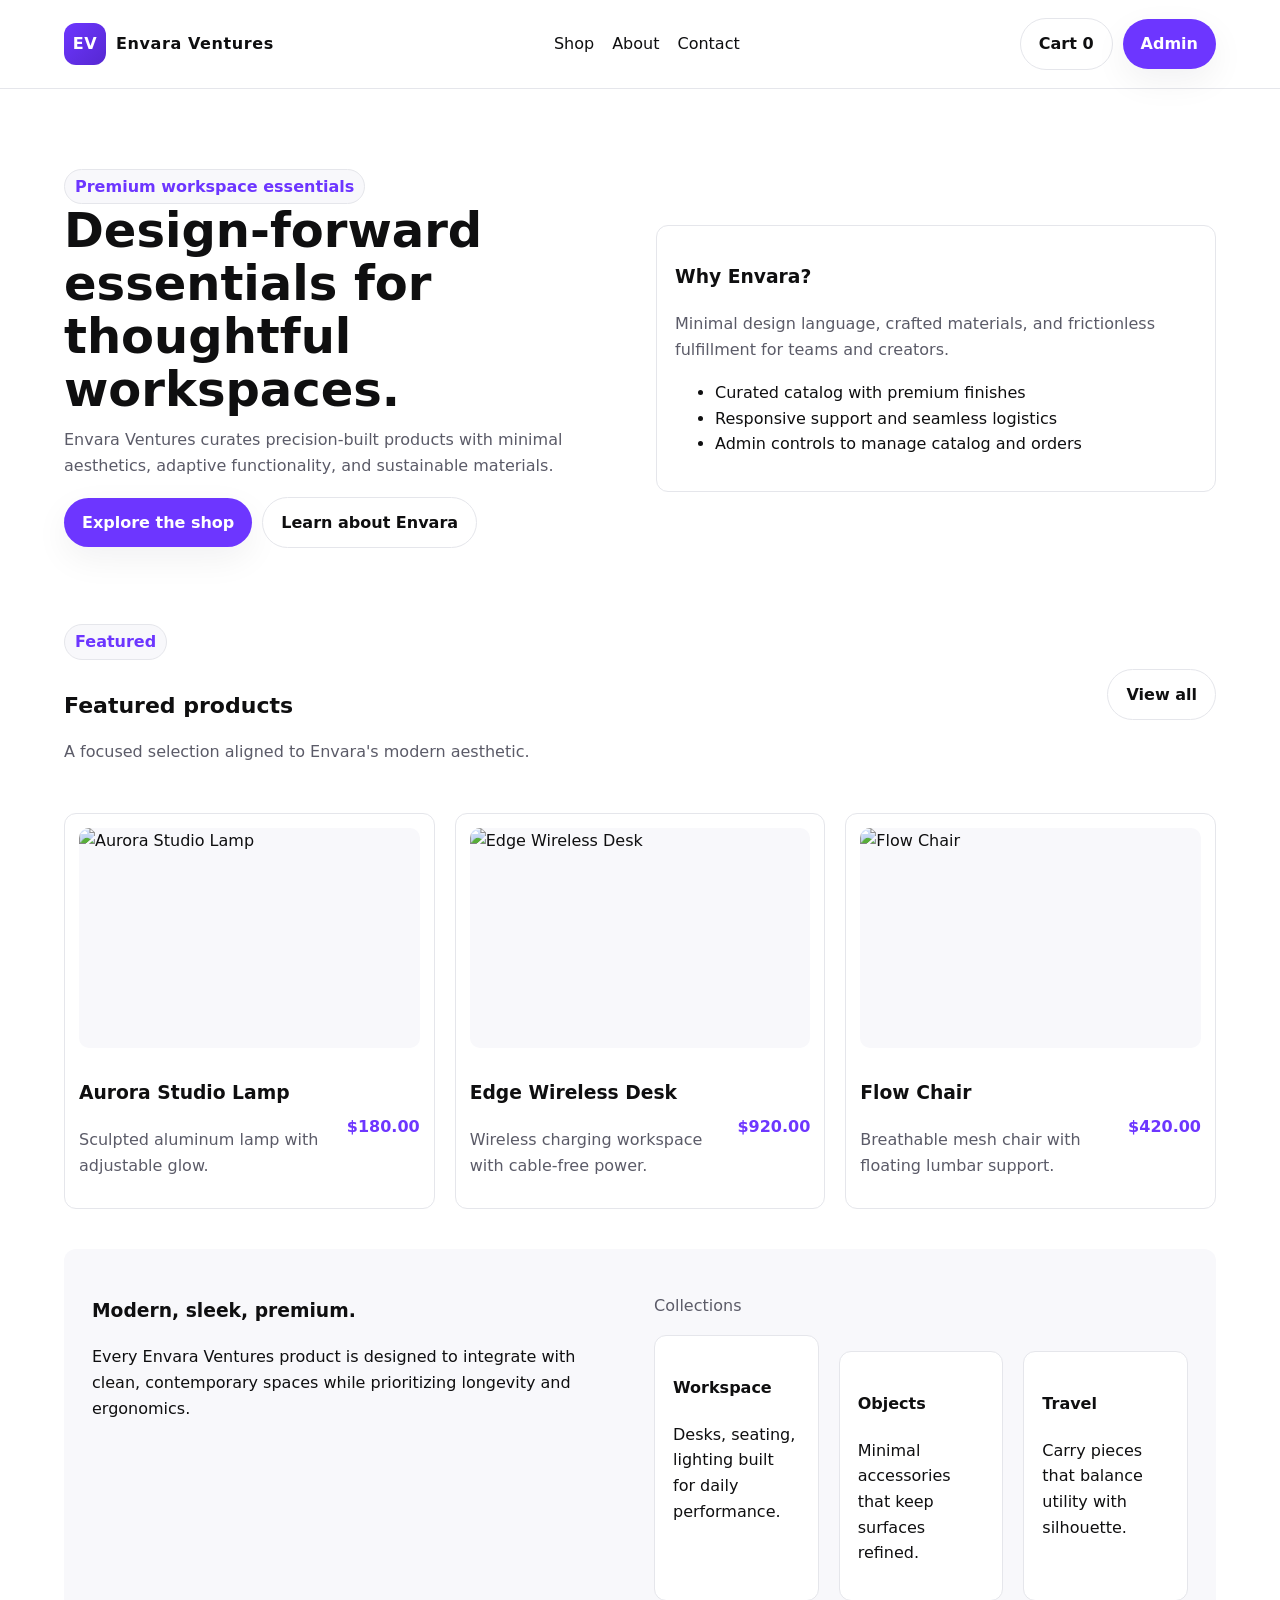
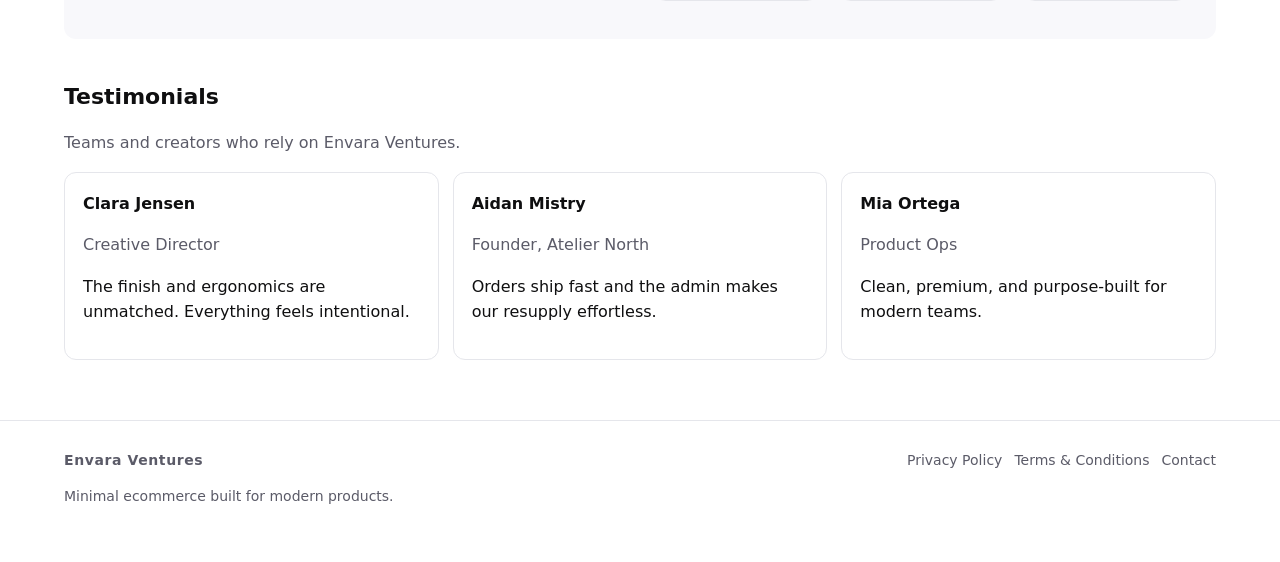
==== index.html @ 27f76ebd "Create Envara Ventures ecommerce site" ====
<!DOCTYPE html>
<html lang="en">
<head>
  <meta charset="UTF-8">
  <meta name="viewport" content="width=device-width, initial-scale=1.0">
  <title>Envara Ventures – Modern Ecommerce</title>
  <link href="https://fonts.cdnfonts.com/css/geist" rel="stylesheet">
  <link rel="stylesheet" href="assets/css/style.css">
</head>
<body>
  <header>
    <div class="wrapper navbar">
      <a class="logo" href="index.html">
        <div class="logo-mark">EV</div>
        Envara Ventures
      </a>
      <nav class="nav-links">
        <a href="shop.html">Shop</a>
        <a href="about.html">About</a>
        <a href="contact.html">Contact</a>
      </nav>
      <div class="nav-actions">
        <a href="cart.html" class="button secondary">Cart <span class="cart-count">0</span></a>
        <a href="admin.html" class="button">Admin</a>
      </div>
    </div>
  </header>

  <main class="wrapper">
    <section class="hero">
      <div>
        <div class="badge">Premium workspace essentials</div>
        <h1 data-hero-title>Design-forward essentials for thoughtful workspaces.</h1>
        <p data-hero-subtitle>Envara Ventures curates precision-built products with minimal aesthetics, adaptive functionality, and sustainable materials.</p>
        <div class="nav-actions">
          <a href="shop.html" class="button">Explore the shop</a>
          <a href="about.html" class="button secondary">Learn about Envara</a>
        </div>
      </div>
      <div class="card">
        <h3>Why Envara?</h3>
        <p>Minimal design language, crafted materials, and frictionless fulfillment for teams and creators.</p>
        <ul>
          <li>Curated catalog with premium finishes</li>
          <li>Responsive support and seamless logistics</li>
          <li>Admin controls to manage catalog and orders</li>
        </ul>
      </div>
    </section>

    <section>
      <div class="flex-between">
        <div>
          <p class="badge">Featured</p>
          <h2 class="section-title">Featured products</h2>
          <p class="section-subtitle">A focused selection aligned to Envara's modern aesthetic.</p>
        </div>
        <a href="shop.html" class="button secondary">View all</a>
      </div>
      <div class="card-grid" data-featured-grid></div>
    </section>

    <section class="intro">
      <div class="layout-two">
        <div>
          <h3>Modern, sleek, premium.</h3>
          <p>Every Envara Ventures product is designed to integrate with clean, contemporary spaces while prioritizing longevity and ergonomics.</p>
        </div>
        <div>
          <p class="badge-muted">Collections</p>
          <div class="card-grid" style="margin:10px 0;grid-template-columns:repeat(auto-fit,minmax(160px,1fr));">
            <div class="card"><h4>Workspace</h4><p>Desks, seating, lighting built for daily performance.</p></div>
            <div class="card"><h4>Objects</h4><p>Minimal accessories that keep surfaces refined.</p></div>
            <div class="card"><h4>Travel</h4><p>Carry pieces that balance utility with silhouette.</p></div>
          </div>
        </div>
      </div>
    </section>

    <section>
      <h2 class="section-title">Testimonials</h2>
      <p class="section-subtitle">Teams and creators who rely on Envara Ventures.</p>
      <div class="testimonials" data-testimonials></div>
    </section>
  </main>

  <footer class="footer">
    <div class="wrapper footer-content">
      <div>
        <div class="logo">Envara Ventures</div>
        <p>Minimal ecommerce built for modern products.</p>
      </div>
      <div class="footer-links">
        <a href="privacy.html">Privacy Policy</a>
        <a href="terms.html">Terms & Conditions</a>
        <a href="contact.html">Contact</a>
      </div>
    </div>
  </footer>

  <script src="assets/js/data.js"></script>
  <script>
    const pages = getPages();
    document.querySelector('[data-hero-title]').textContent = pages.heroTitle;
    document.querySelector('[data-hero-subtitle]').textContent = pages.heroSubtitle;
    const products = getProducts();
    const featured = pages.featured
      .map((id) => products.find((p) => p.id === id))
      .filter(Boolean);
    document.querySelector('[data-featured-grid]').innerHTML = featured
      .map(
        (p) => `
        <article class="product-card">
          <a href="product.html?id=${p.id}">
            <img loading="lazy" src="${p.images[0]}" alt="${p.name}">
            <div class="product-meta">
              <div>
                <h3>${p.name}</h3>
                <p class="badge-muted">${p.shortDescription}</p>
              </div>
              <span class="price">$${p.price.toFixed(2)}</span>
            </div>
          </a>
        </article>
      `
      )
      .join('');
    document.querySelector('[data-testimonials]').innerHTML = (pages.testimonials || [])
      .map(
        (t) => `
        <article class="testimonial">
          <h4>${t.name}</h4>
          <p class="badge-muted">${t.role}</p>
          <p>${t.quote}</p>
        </article>
      `
      )
      .join('');
  </script>
  <script src="assets/js/app.js"></script>
</body>
</html>
---- assets/css/style.css ----
:root {
  --font-family: 'Geist', 'Inter', system-ui, -apple-system, sans-serif;
  --color-primary: #6d36ff;
  --color-primary-dark: #5628d1;
  --color-text: #0f0f10;
  --color-muted: #5b5b68;
  --color-border: #e5e6eb;
  --color-bg: #f8f8fb;
  --radius: 12px;
  --shadow: 0 12px 35px rgba(17, 17, 26, 0.06);
}

* {
  box-sizing: border-box;
}

body {
  margin: 0;
  font-family: var(--font-family);
  color: var(--color-text);
  background: #fff;
  line-height: 1.6;
}

a {
  color: inherit;
  text-decoration: none;
}

a:hover {
  color: var(--color-primary);
}

img {
  max-width: 100%;
  display: block;
}

.wrapper {
  width: min(1200px, 90vw);
  margin: 0 auto;
}

header {
  border-bottom: 1px solid var(--color-border);
  background: #fff;
  position: sticky;
  top: 0;
  z-index: 10;
}

.navbar {
  display: flex;
  align-items: center;
  justify-content: space-between;
  padding: 18px 0;
  gap: 16px;
}

.logo {
  display: flex;
  align-items: center;
  gap: 10px;
  font-weight: 700;
  letter-spacing: 0.6px;
}

.logo-mark {
  width: 42px;
  height: 42px;
  border-radius: 12px;
  background: linear-gradient(135deg, var(--color-primary), var(--color-primary-dark));
  display: grid;
  place-items: center;
  color: #fff;
  font-weight: 700;
}

.nav-links {
  display: flex;
  align-items: center;
  gap: 18px;
  font-weight: 500;
}

.nav-actions {
  display: flex;
  align-items: center;
  gap: 10px;
}

.button {
  border: none;
  outline: none;
  background: var(--color-primary);
  color: #fff;
  padding: 12px 18px;
  border-radius: 999px;
  font-weight: 600;
  cursor: pointer;
  transition: transform 150ms ease, box-shadow 150ms ease, background 150ms ease;
  box-shadow: var(--shadow);
}

.button.secondary {
  background: #fff;
  color: var(--color-text);
  border: 1px solid var(--color-border);
  box-shadow: none;
}

.button:hover {
  background: var(--color-primary-dark);
  transform: translateY(-2px);
}

.hero {
  padding: 80px 0 60px;
  display: grid;
  grid-template-columns: repeat(auto-fit, minmax(280px, 1fr));
  gap: 32px;
  align-items: center;
}

.hero h1 {
  font-size: clamp(32px, 4vw, 48px);
  margin: 0 0 12px;
  line-height: 1.1;
}

.hero p {
  margin: 0 0 18px;
  color: var(--color-muted);
}

.card-grid {
  display: grid;
  grid-template-columns: repeat(auto-fit, minmax(240px, 1fr));
  gap: 20px;
  margin: 32px 0;
}

.product-card {
  border: 1px solid var(--color-border);
  border-radius: var(--radius);
  padding: 14px;
  background: #fff;
  transition: transform 180ms ease, box-shadow 180ms ease, border-color 180ms ease;
}

.product-card:hover {
  transform: translateY(-4px);
  border-color: #d7d8de;
  box-shadow: var(--shadow);
}

.product-card img {
  border-radius: 10px;
  background: var(--color-bg);
  object-fit: cover;
  height: 220px;
  width: 100%;
}

.product-meta {
  display: flex;
  align-items: center;
  justify-content: space-between;
  margin-top: 12px;
}

.price {
  font-weight: 700;
  color: var(--color-primary);
}

.section-title {
  font-size: 22px;
  margin: 12px 0 6px;
}

.section-subtitle {
  color: var(--color-muted);
  margin-bottom: 16px;
}

.intro {
  background: var(--color-bg);
  border-radius: var(--radius);
  padding: 28px;
  margin: 40px 0;
}

.testimonials {
  display: grid;
  gap: 14px;
  grid-template-columns: repeat(auto-fit, minmax(220px, 1fr));
}

.testimonial {
  border: 1px solid var(--color-border);
  border-radius: var(--radius);
  padding: 18px;
}

.testimonial h4 {
  margin: 0 0 6px;
}

.footer {
  border-top: 1px solid var(--color-border);
  padding: 28px 0 40px;
  margin-top: 60px;
  color: var(--color-muted);
  font-size: 14px;
}

.footer-content {
  display: flex;
  justify-content: space-between;
  gap: 20px;
  flex-wrap: wrap;
}

.footer-links {
  display: flex;
  gap: 12px;
}

.badge {
  display: inline-flex;
  padding: 4px 10px;
  background: var(--color-bg);
  border-radius: 999px;
  font-weight: 600;
  color: var(--color-primary);
  border: 1px solid var(--color-border);
}

.layout-two {
  display: grid;
  grid-template-columns: repeat(auto-fit, minmax(280px, 1fr));
  gap: 28px;
  align-items: start;
}

.product-hero img {
  border-radius: var(--radius);
  width: 100%;
  object-fit: cover;
  background: var(--color-bg);
  transition: transform 0.2s ease;
}

.product-hero img:hover {
  transform: scale(1.01);
}

.meta-row {
  display: flex;
  align-items: center;
  gap: 12px;
  margin: 10px 0 14px;
  color: var(--color-muted);
}

.option-group {
  margin: 16px 0;
}

.option-set {
  display: flex;
  gap: 10px;
  flex-wrap: wrap;
}

.pill {
  padding: 10px 14px;
  border-radius: 10px;
  border: 1px solid var(--color-border);
  cursor: pointer;
  transition: all 0.15s ease;
}

.pill.active {
  border-color: var(--color-primary);
  background: rgba(109, 54, 255, 0.06);
  color: var(--color-primary);
  font-weight: 700;
}

.quantity {
  display: inline-flex;
  align-items: center;
  border: 1px solid var(--color-border);
  border-radius: 10px;
  overflow: hidden;
}

.quantity button {
  background: none;
  border: none;
  padding: 10px 12px;
  font-weight: 700;
  cursor: pointer;
}

.quantity input {
  width: 48px;
  border: none;
  text-align: center;
  font-size: 16px;
}

.cart-table {
  width: 100%;
  border-collapse: collapse;
  margin: 18px 0;
}

.cart-table th, .cart-table td {
  padding: 12px;
  text-align: left;
  border-bottom: 1px solid var(--color-border);
}

.cart-summary {
  border: 1px solid var(--color-border);
  border-radius: var(--radius);
  padding: 18px;
  background: #fff;
}

.form-grid {
  display: grid;
  grid-template-columns: repeat(auto-fit, minmax(240px, 1fr));
  gap: 14px;
}

label {
  display: block;
  font-weight: 600;
  margin-bottom: 6px;
}

input, select, textarea {
  width: 100%;
  padding: 12px;
  border-radius: 10px;
  border: 1px solid var(--color-border);
  font-family: var(--font-family);
  font-size: 15px;
  background: #fff;
}

textarea {
  min-height: 120px;
  resize: vertical;
}

.page-hero {
  padding: 56px 0 26px;
}

.page-hero h1 {
  margin: 0 0 10px;
}

.table-simple {
  width: 100%;
  border-collapse: collapse;
}

.table-simple th, .table-simple td {
  text-align: left;
  padding: 10px;
  border-bottom: 1px solid var(--color-border);
}

.status {
  display: inline-flex;
  align-items: center;
  gap: 6px;
  padding: 4px 10px;
  border-radius: 8px;
  background: var(--color-bg);
  color: var(--color-text);
  font-weight: 600;
}

.admin-layout {
  display: grid;
  grid-template-columns: 220px 1fr;
  min-height: 100vh;
}

.admin-sidebar {
  border-right: 1px solid var(--color-border);
  padding: 24px 18px;
  background: #fff;
}

.admin-main {
  padding: 28px;
  background: #fafafa;
}

.sidebar-group {
  display: grid;
  gap: 10px;
}

.sidebar-link {
  padding: 10px 12px;
  border-radius: 10px;
  cursor: pointer;
  border: 1px solid transparent;
}

.sidebar-link.active, .sidebar-link:hover {
  border-color: var(--color-border);
  background: #fff;
}

.card {
  border: 1px solid var(--color-border);
  border-radius: var(--radius);
  background: #fff;
  padding: 18px;
}

.card + .card {
  margin-top: 16px;
}

.flex-between {
  display: flex;
  align-items: center;
  justify-content: space-between;
  gap: 12px;
  flex-wrap: wrap;
}

.badge-muted {
  color: var(--color-muted);
  font-weight: 500;
}

.analytics-grid {
  display: grid;
  grid-template-columns: repeat(auto-fit, minmax(200px, 1fr));
  gap: 12px;
}

.analytics-card {
  padding: 16px;
  border-radius: 12px;
  background: linear-gradient(135deg, rgba(109,54,255,0.08), #fff);
  border: 1px solid var(--color-border);
}

.alert {
  padding: 12px 14px;
  border-radius: 10px;
  background: #f3f4ff;
  border: 1px solid var(--color-border);
  color: var(--color-text);
}

@media (max-width: 860px) {
  .navbar {
    flex-direction: column;
    align-items: flex-start;
  }
  header {
    position: sticky;
  }
  .admin-layout {
    grid-template-columns: 1fr;
  }
  .admin-sidebar {
    position: sticky;
    top: 0;
    z-index: 8;
  }
}
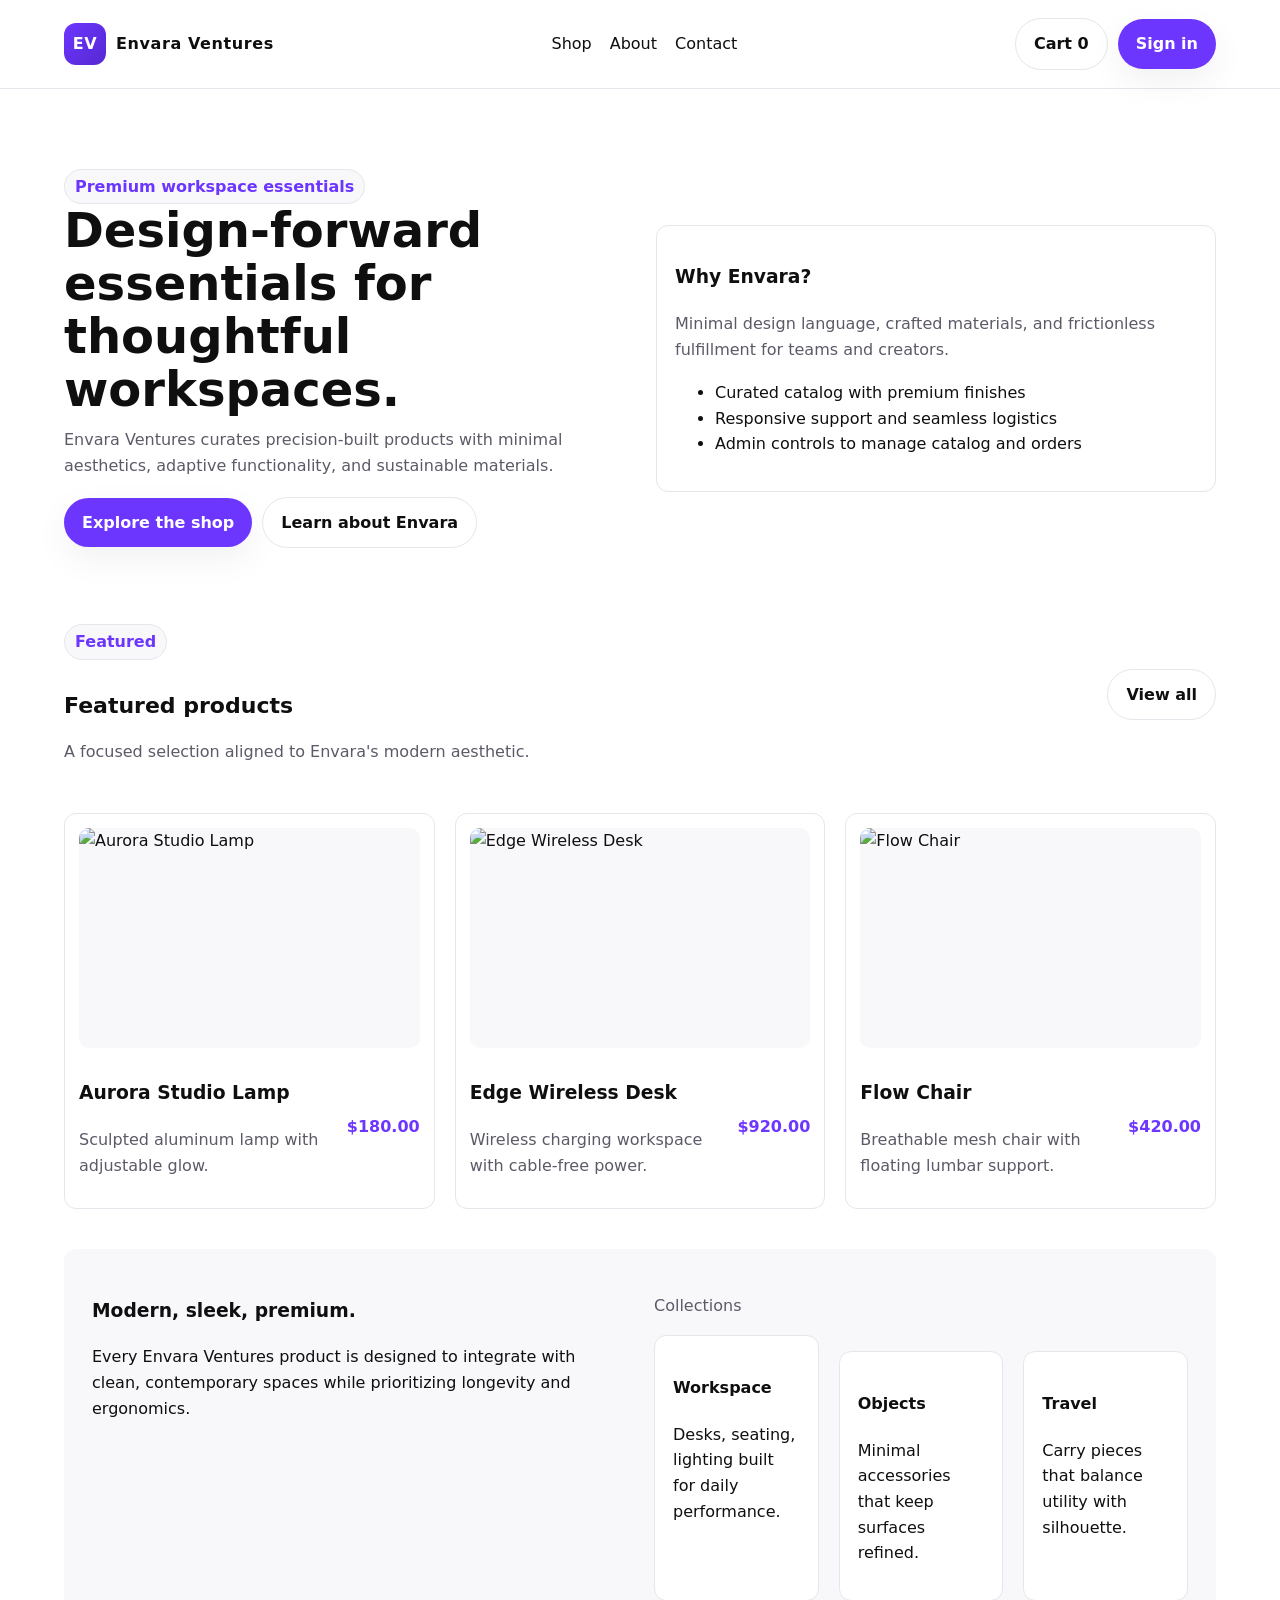
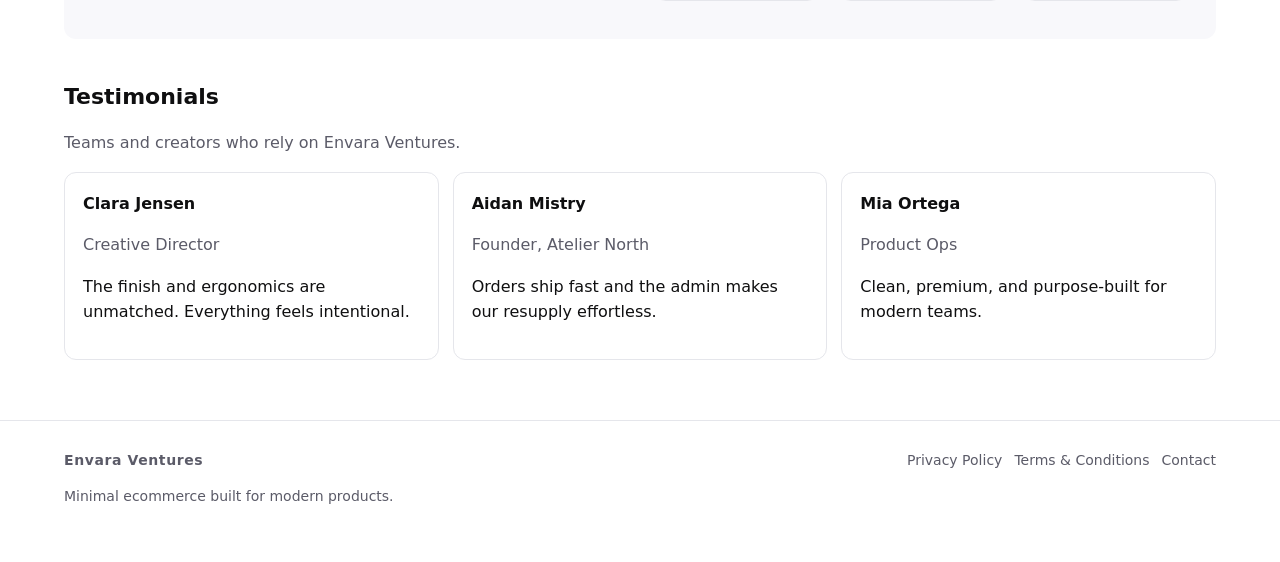
==== commit cd238f7e: "Add user dashboard and secure admin access" ====
--- a/index.html
+++ b/index.html
@@ -21,7 +21,7 @@
       </nav>
       <div class="nav-actions">
         <a href="cart.html" class="button secondary">Cart <span class="cart-count">0</span></a>
-        <a href="admin.html" class="button">Admin</a>
+        <a href="account.html" class="button" data-auth-link>Account</a>
       </div>
     </div>
   </header>
--- a/assets/css/style.css
+++ b/assets/css/style.css
@@ -466,6 +466,27 @@
   border: 1px solid var(--color-border);
   color: var(--color-text);
 }
+
+.auth-page {
+  background: radial-gradient(circle at 20% 20%, #f5f5ff, #eef2ff);
+  min-height: 100vh;
+  display: grid;
+  place-items: center;
+  padding: 32px 16px;
+}
+
+.auth-card {
+  background: #fff;
+  padding: 32px;
+  border-radius: 16px;
+  max-width: 480px;
+  width: 100%;
+  box-shadow: 0 20px 60px rgba(0, 0, 0, 0.08);
+  display: grid;
+  gap: 16px;
+}
+
+.auth-card .logo { margin-bottom: 8px; }
 
 @media (max-width: 860px) {
   .navbar {
